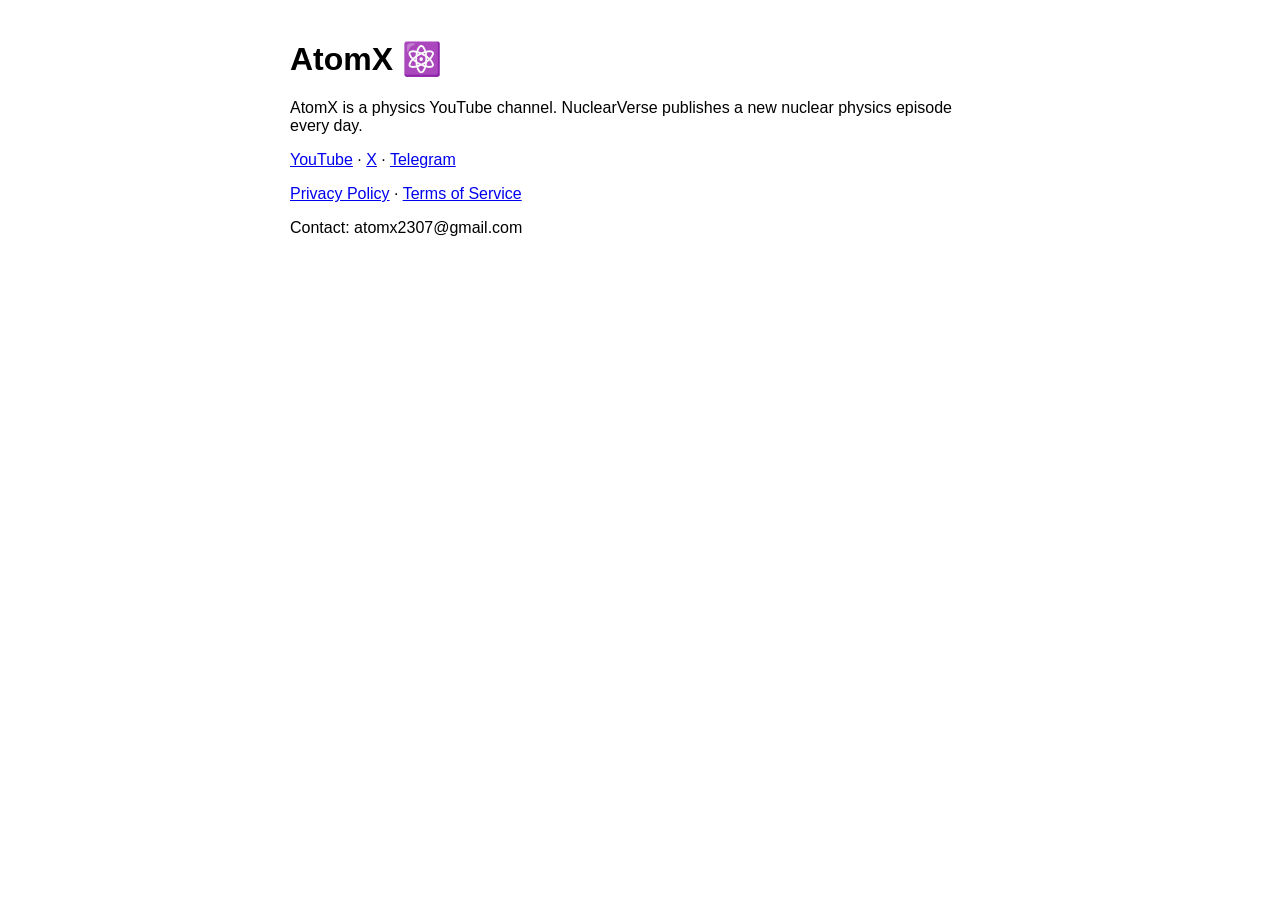
==== index.html @ d684fbae "AtomX site" ====
<!doctype html><html><head><meta charset="utf-8"><title>AtomX</title><meta name="viewport" content="width=device-width,initial-scale=1"></head>
<body style="font-family:sans-serif;max-width:700px;margin:40px auto;padding:0 16px">
<h1>AtomX ⚛️</h1><p>AtomX is a physics YouTube channel. NuclearVerse publishes a new nuclear physics episode every day.</p>
<p><a href="https://youtube.com/@atomx-2">YouTube</a> · <a href="https://x.com/AtomX_universe">X</a> · <a href="https://t.me/AtomX_2">Telegram</a></p>
<p><a href="privacy.html">Privacy Policy</a> · <a href="terms.html">Terms of Service</a></p>
<p>Contact: atomx2307@gmail.com</p></body></html>
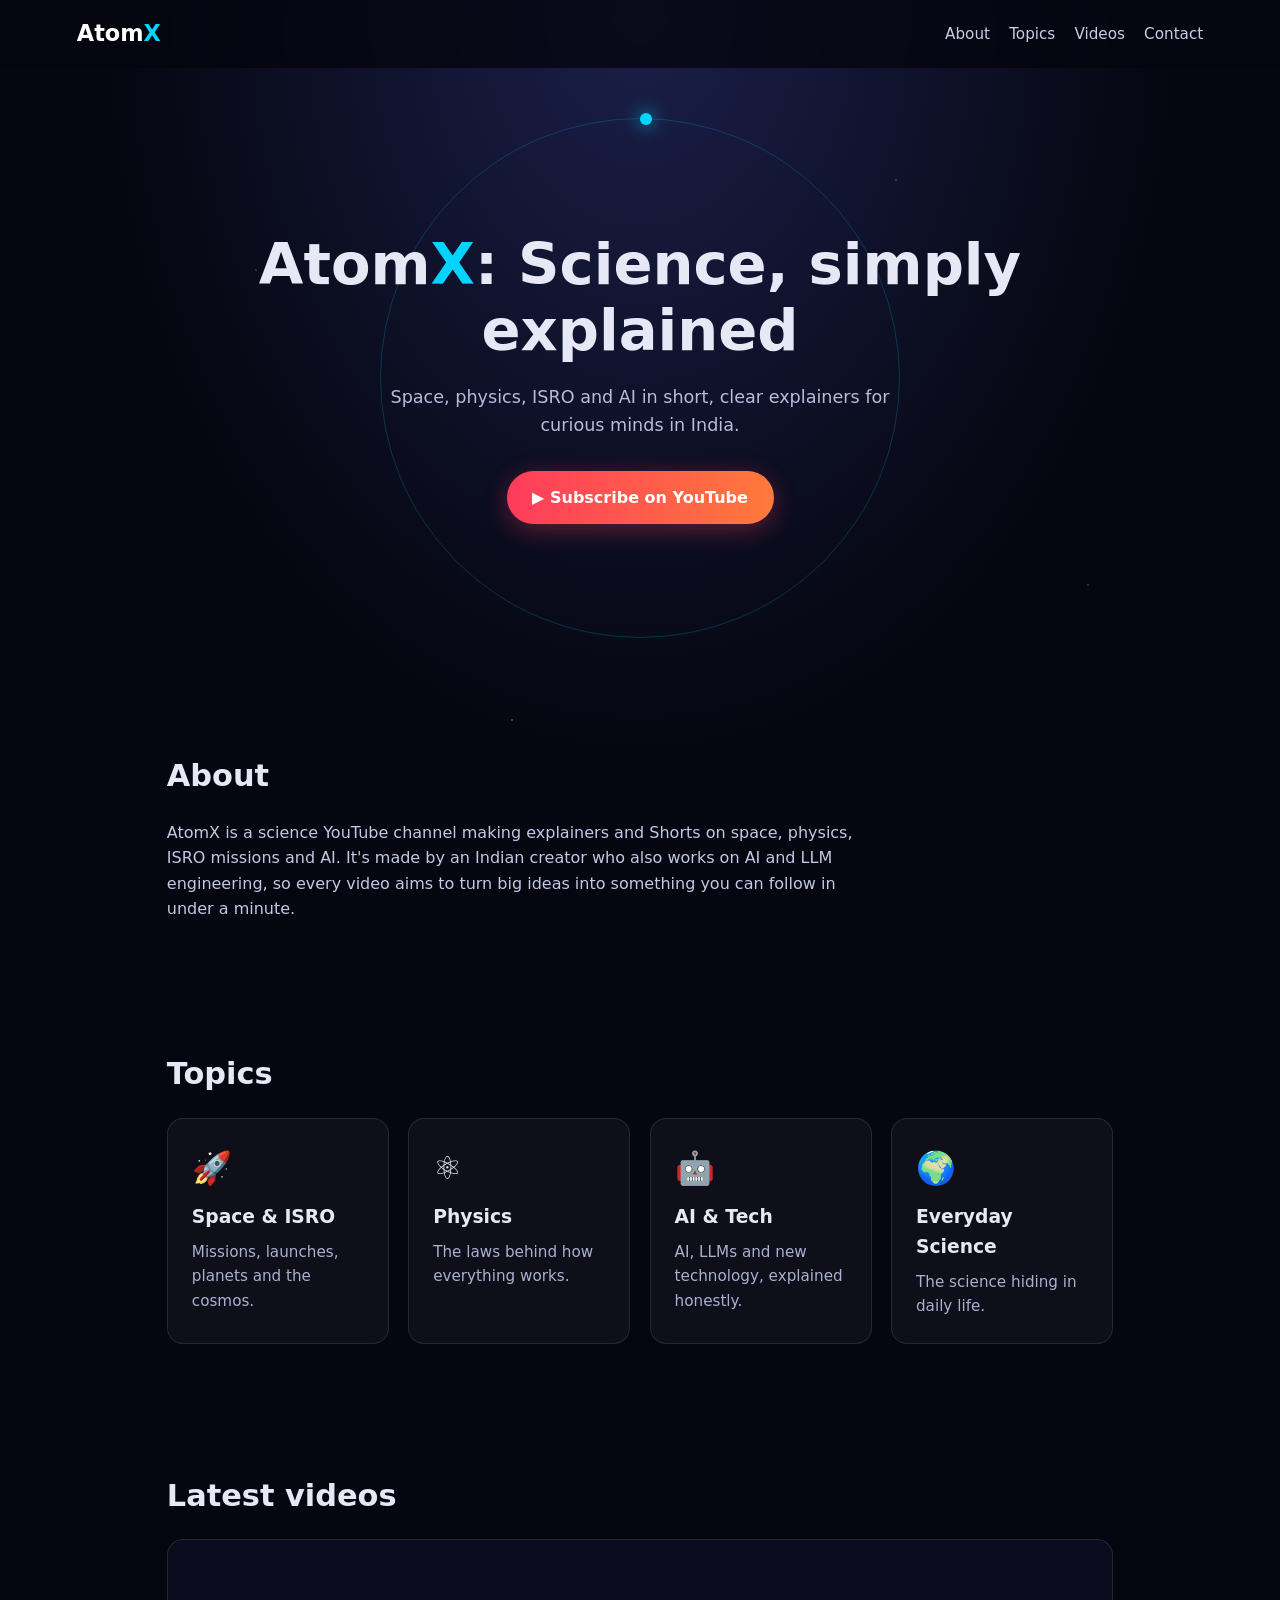
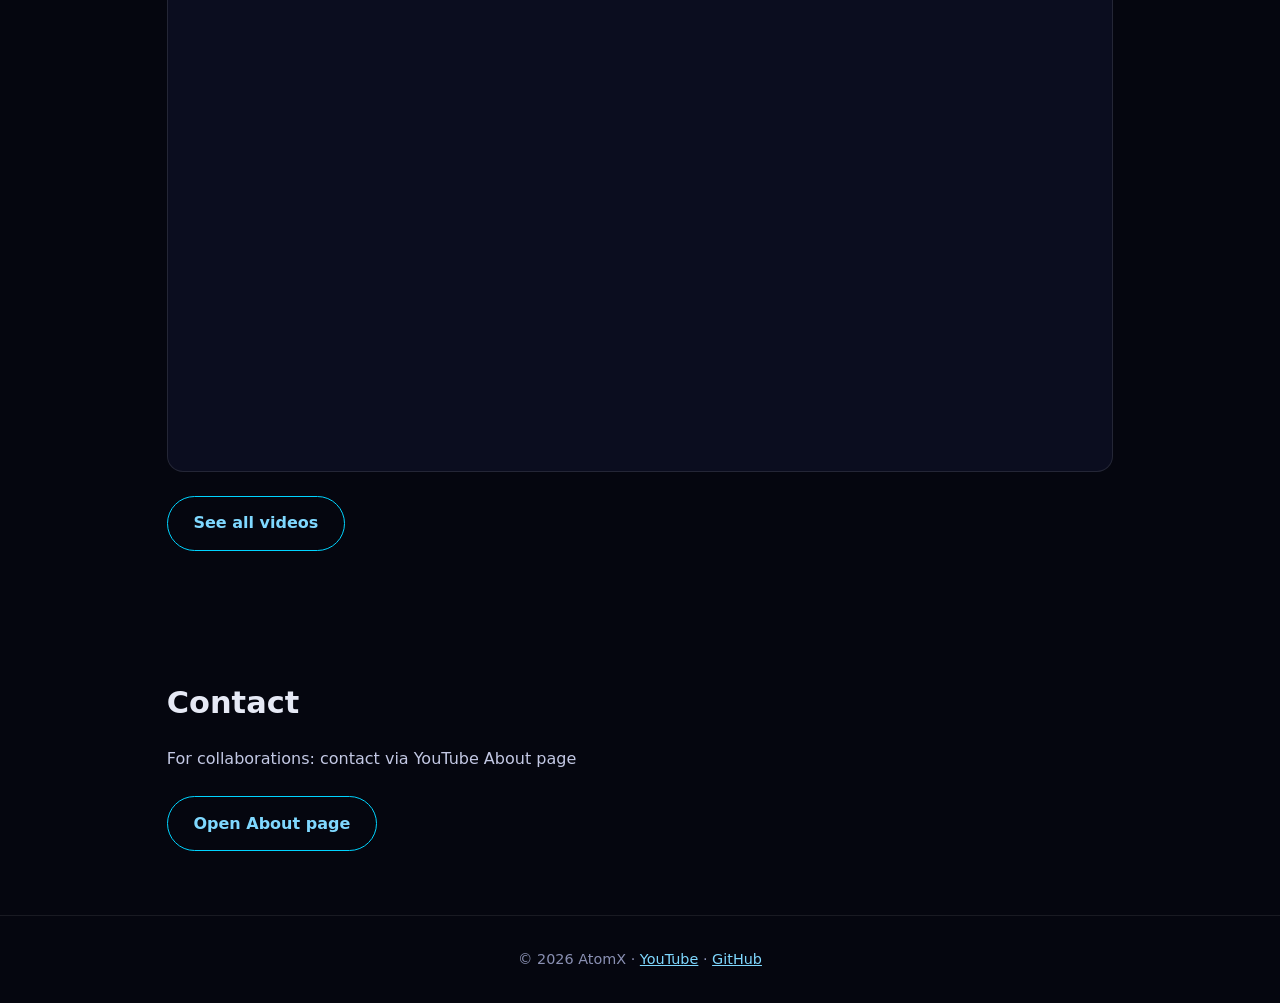
==== commit f8792776: "AtomX: dark space theme site" ====
--- a/index.html
+++ b/index.html
@@ -1,6 +1,24 @@
-<!doctype html><html><head><meta charset="utf-8"><title>AtomX</title><meta name="viewport" content="width=device-width,initial-scale=1"></head>
-<body style="font-family:sans-serif;max-width:700px;margin:40px auto;padding:0 16px">
-<h1>AtomX ⚛️</h1><p>AtomX is a physics YouTube channel. NuclearVerse publishes a new nuclear physics episode every day.</p>
-<p><a href="https://youtube.com/@atomx-2">YouTube</a> · <a href="https://x.com/AtomX_universe">X</a> · <a href="https://t.me/AtomX_2">Telegram</a></p>
-<p><a href="privacy.html">Privacy Policy</a> · <a href="terms.html">Terms of Service</a></p>
-<p>Contact: atomx2307@gmail.com</p></body></html>
+<!DOCTYPE html>
+<html lang="en"><head><meta charset="UTF-8"><meta name="viewport" content="width=device-width,initial-scale=1">
+<title>AtomX: Science, simply explained</title>
+<meta name="description" content="AtomX: science explainers and Shorts on space, physics, ISRO and AI, made for Indian viewers.">
+<link rel="stylesheet" href="style.css"></head>
+<body>
+<nav><a class="logo" href="#">Atom<span>X</span></a><div class="links"><a href="#about">About</a><a href="#topics">Topics</a><a href="#videos">Videos</a><a href="#contact">Contact</a></div></nav>
+<header class="hero"><div class="orbit"></div>
+<h1>Atom<span>X</span>: Science, simply explained</h1>
+<p>Space, physics, ISRO and AI in short, clear explainers for curious minds in India.</p>
+<a class="btn" href="https://youtube.com/@atomx-2?sub_confirmation=1" target="_blank" rel="noopener">▶ Subscribe on YouTube</a></header>
+<section id="about"><h2>About</h2><p>AtomX is a science YouTube channel making explainers and Shorts on space, physics, ISRO missions and AI. It's made by an Indian creator who also works on AI and LLM engineering, so every video aims to turn big ideas into something you can follow in under a minute.</p></section>
+<section id="topics"><h2>Topics</h2><div class="grid">
+<div class="card"><div class="ic">🚀</div><h3>Space &amp; ISRO</h3><p>Missions, launches, planets and the cosmos.</p></div>
+<div class="card"><div class="ic">⚛️</div><h3>Physics</h3><p>The laws behind how everything works.</p></div>
+<div class="card"><div class="ic">🤖</div><h3>AI &amp; Tech</h3><p>AI, LLMs and new technology, explained honestly.</p></div>
+<div class="card"><div class="ic">🌍</div><h3>Everyday Science</h3><p>The science hiding in daily life.</p></div></div></section>
+<section id="videos"><h2>Latest videos</h2>
+<div class="video"><iframe src="https://www.youtube.com/embed/videoseries?list=UUEzM_Ndn0A7KZ6sKXA2Wz9g" title="AtomX latest uploads" allowfullscreen loading="lazy"></iframe></div>
+<a class="btn ghost" href="https://youtube.com/@atomx-2/videos" target="_blank" rel="noopener">See all videos</a></section>
+<section id="contact"><h2>Contact</h2><p>For collaborations: contact via YouTube About page</p>
+<a class="btn ghost" href="https://youtube.com/@atomx-2/about" target="_blank" rel="noopener">Open About page</a></section>
+<footer>© 2026 AtomX · <a href="https://youtube.com/@atomx-2" target="_blank" rel="noopener">YouTube</a> · <a href="https://github.com/himanshu230788" target="_blank" rel="noopener">GitHub</a></footer>
+</body></html>
--- a/style.css
+++ b/style.css
@@ -0,0 +1,27 @@
+*{box-sizing:border-box;margin:0;padding:0}
+body{font-family:system-ui,-apple-system,"Segoe UI",Roboto,sans-serif;color:#e6e9f5;line-height:1.6;background-color:#05060f;
+background-image:radial-gradient(1px 1px at 20% 30%,#fff8,transparent),radial-gradient(1px 1px at 70% 20%,#fff9,transparent),radial-gradient(1.5px 1.5px at 40% 80%,#fff7,transparent),radial-gradient(1px 1px at 85% 65%,#fff8,transparent),radial-gradient(ellipse at top,#1b1f4a 0%,#05060f 60%);background-attachment:fixed}
+a{color:#7fd8ff}
+span{color:#00d4ff}
+nav{display:flex;justify-content:space-between;align-items:center;padding:1rem 6%;position:sticky;top:0;background:#05060fcc;backdrop-filter:blur(8px);z-index:9}
+.logo{font-weight:800;font-size:1.4rem;color:#fff;text-decoration:none}
+.links a{margin-left:1.2rem;text-decoration:none;color:#c9cde6;font-size:.95rem}
+.hero{min-height:min(80vh,620px);display:flex;flex-direction:column;justify-content:center;align-items:center;text-align:center;padding:4rem 6%;position:relative;overflow:hidden}
+.orbit{position:absolute;width:520px;height:520px;border:1px solid #00d4ff33;border-radius:50%;animation:spin 30s linear infinite}
+.orbit:after{content:"";position:absolute;top:-6px;left:50%;width:12px;height:12px;border-radius:50%;background:#00d4ff;box-shadow:0 0 18px #00d4ff}
+@keyframes spin{to{transform:rotate(360deg)}}
+h1{font-size:clamp(2rem,6vw,3.6rem);line-height:1.15;max-width:800px;position:relative}
+.hero p{max-width:560px;margin:1.2rem 0 2rem;color:#b7bcd9;font-size:1.1rem;position:relative}
+.btn{display:inline-block;background:linear-gradient(90deg,#ff3b5c,#ff7a3b);color:#fff;padding:.85rem 1.6rem;border-radius:999px;font-weight:700;text-decoration:none;position:relative;box-shadow:0 6px 24px #ff3b5c55}
+.btn.ghost{background:none;border:1px solid #00d4ff;box-shadow:none;color:#7fd8ff;margin-top:1.5rem}
+section{padding:4rem 6%;max-width:1100px;margin:auto}
+h2{font-size:1.9rem;margin-bottom:1.2rem}
+section>p{color:#c3c8e4;max-width:720px}
+.grid{display:grid;grid-template-columns:repeat(auto-fit,minmax(200px,1fr));gap:1.2rem}
+.card{background:#ffffff0a;border:1px solid #ffffff1a;border-radius:16px;padding:1.5rem;transition:.25s}
+.card:hover{transform:translateY(-4px);border-color:#00d4ff88}
+.ic{font-size:2rem}.card h3{margin:.5rem 0}.card p{color:#aab0d0;font-size:.95rem}
+.video{position:relative;aspect-ratio:16/9;border-radius:16px;overflow:hidden;border:1px solid #ffffff1a;background:#0b0d1f}
+.video iframe{width:100%;height:100%;border:0}
+footer{text-align:center;padding:2rem;color:#8a90b3;border-top:1px solid #ffffff14;font-size:.9rem}
+@media(max-width:600px){.links{display:none}.orbit{width:320px;height:320px}section{padding:3rem 6%}}
